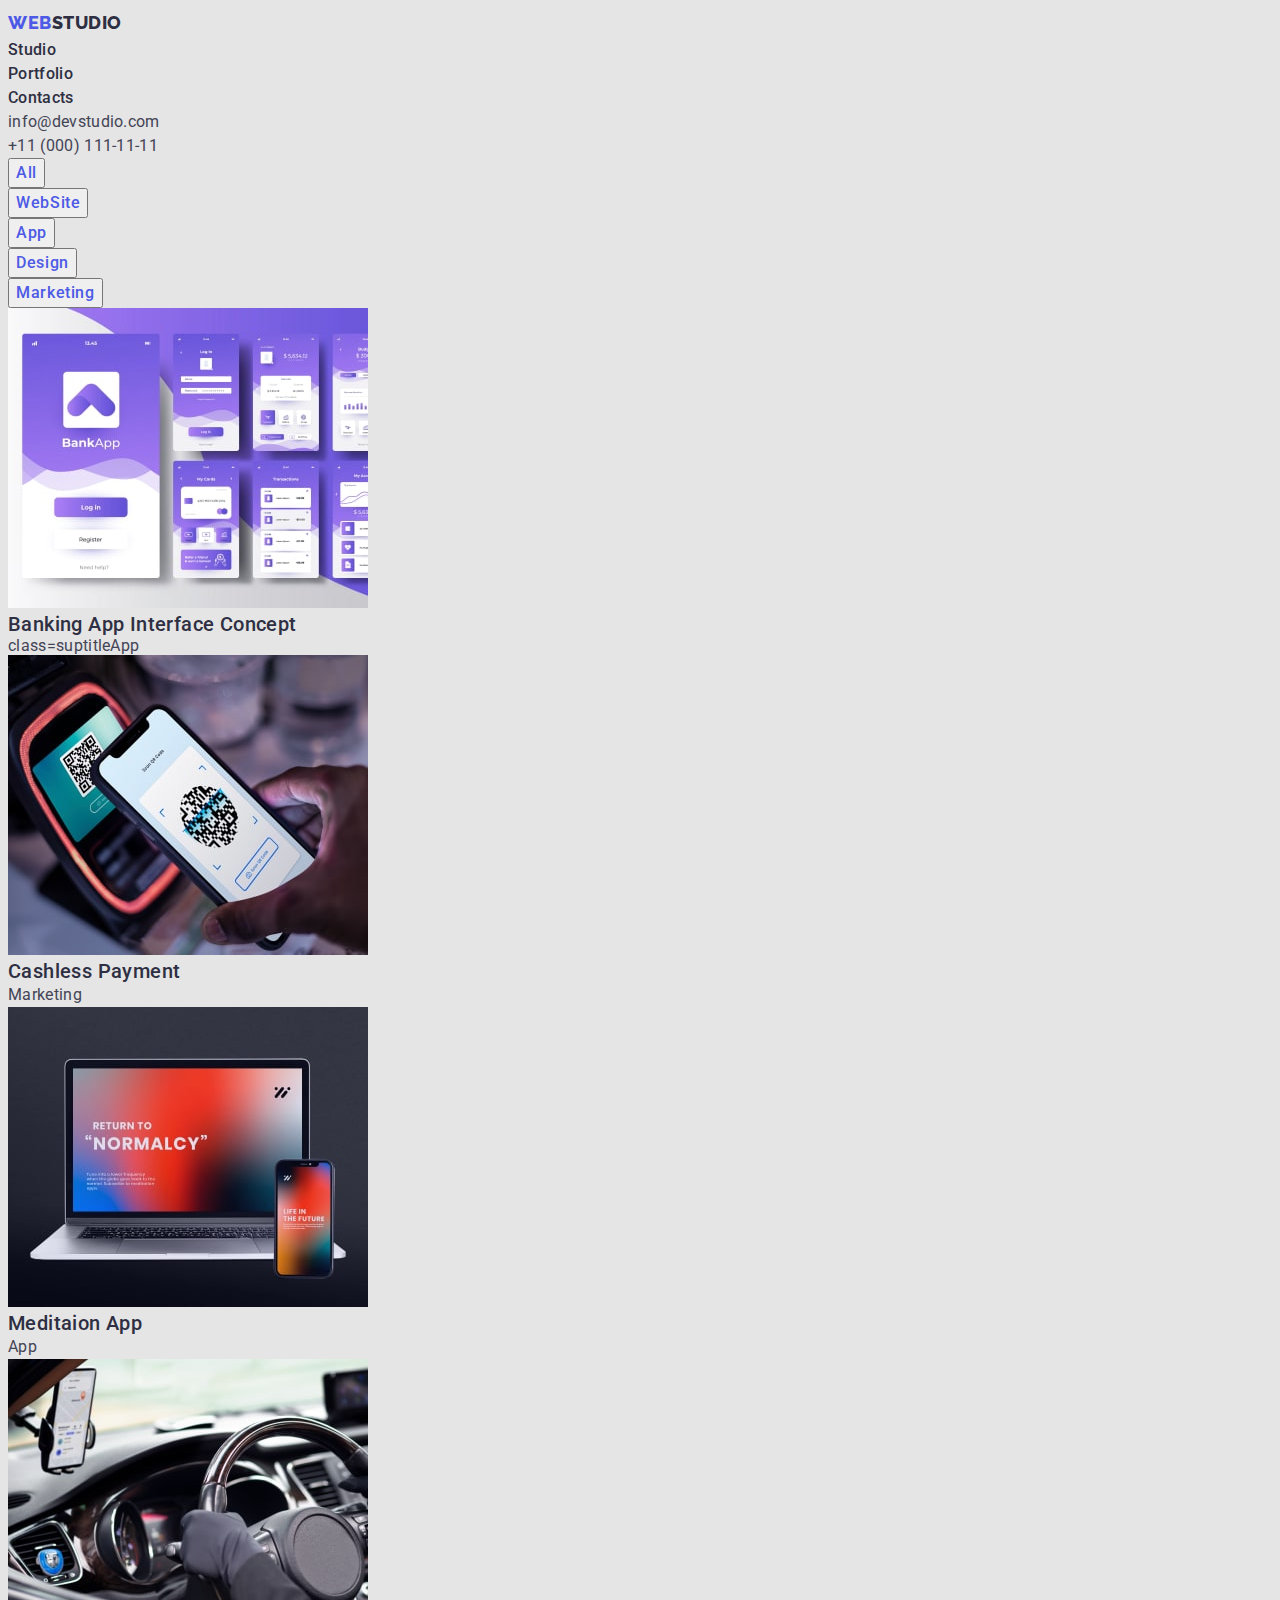
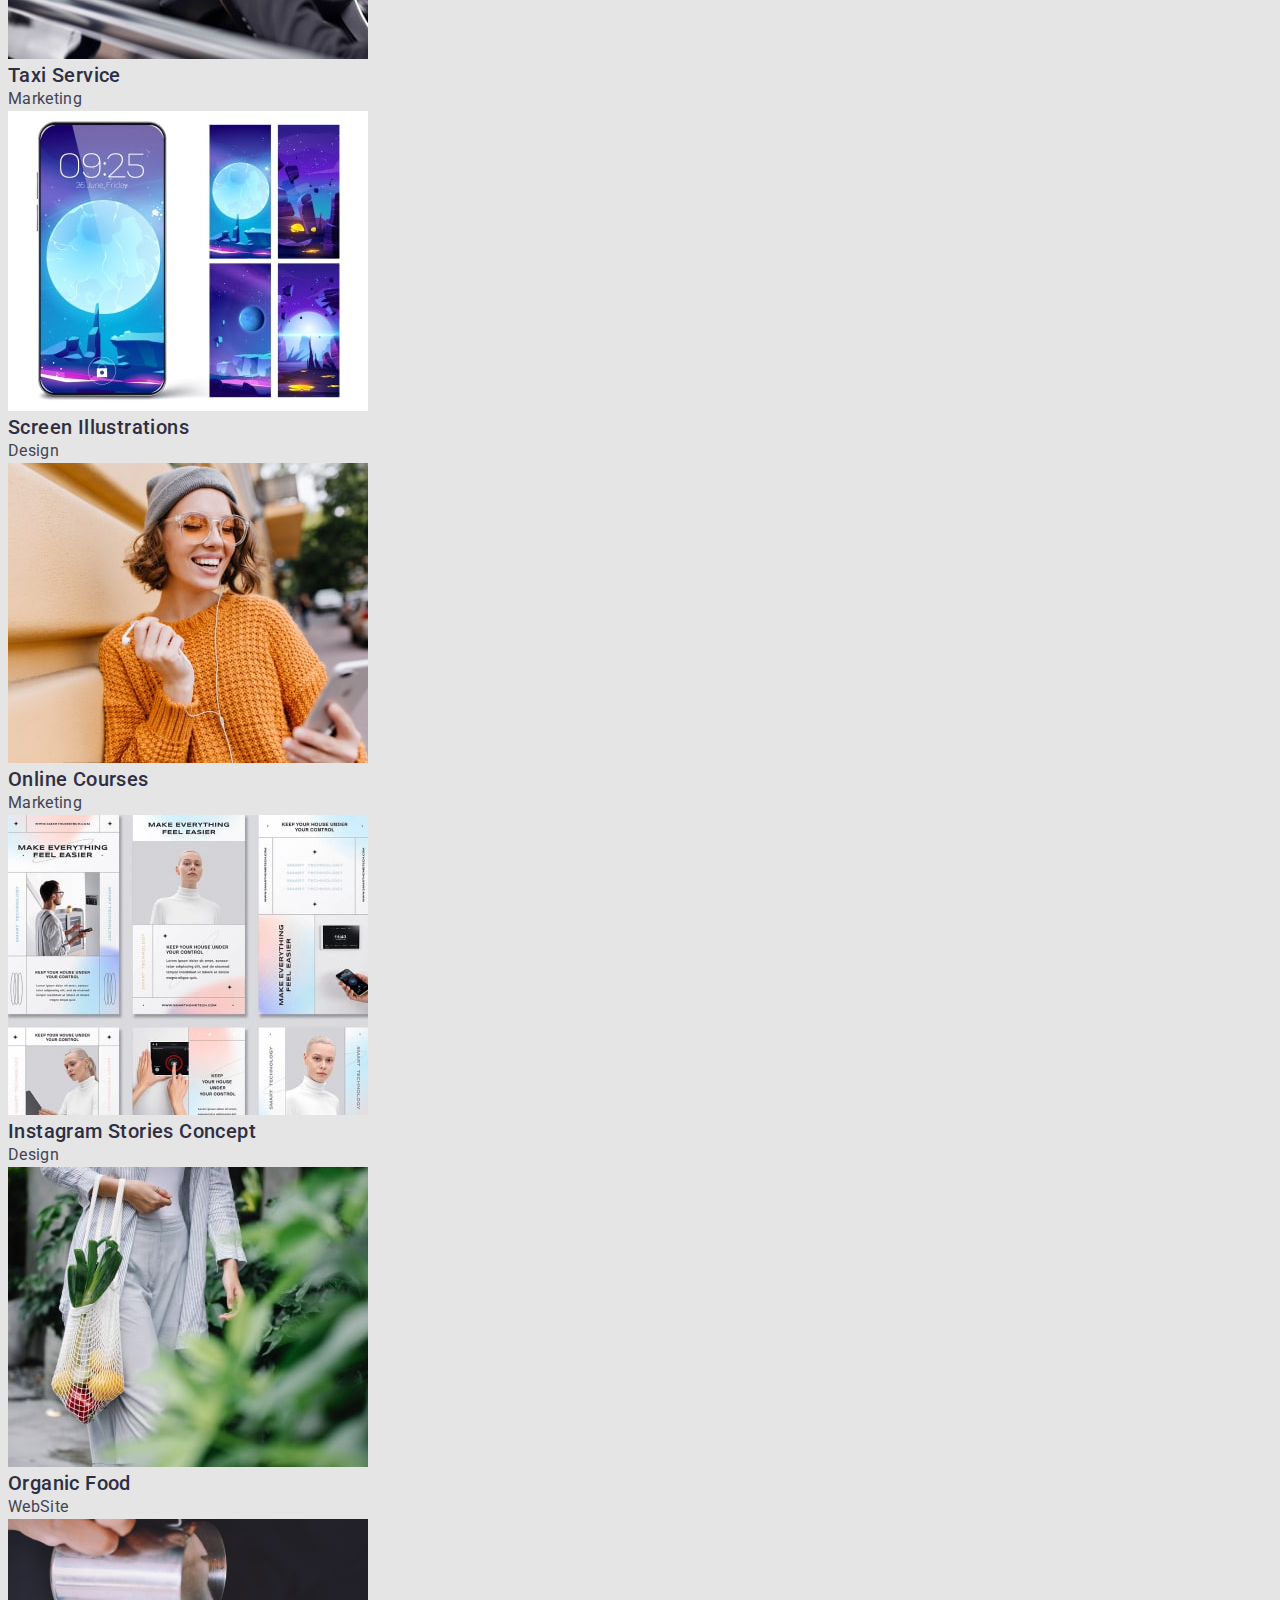
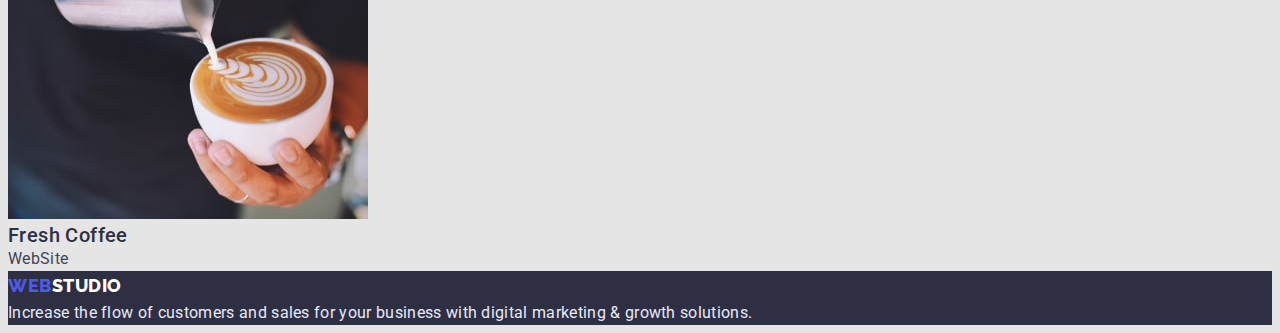
==== portfolio.html @ cb64ea22 "New project" ====
<!DOCTYPE html>
<html lang="en">
  <head>
    <meta charset="UTF-8" />
    <meta http-equiv="X-UA-Compatible" content="IE=edge" />
    <meta name="viewport" content="width=device-width, initial-scale=1.0" />
    <title>Portfolio</title>
    <link rel="preconnect" href="https://fonts.googleapis.com" />
    <link rel="preconnect" href="https://fonts.gstatic.com" crossorigin />
    <link
      href="https://fonts.googleapis.com/css2?family=Raleway:wght@800&family=Roboto:wght@400;500;700;900&display=swap"
      rel="stylesheet"
    />

    <link rel="stylesheet" href="./css/styles.css" />
  </head>
  <body>
    <!--header-->
    <header class="top-header">
      <nav class="nav">
        <a class="logo link" href="./index.html">Web<span class="logo-studio-up">Studio</span></a>
        <ul class="menu list">
          <li class="menu-item"><a href="./index.html" class="menu-link link">Studio</a></li>
          <li class="menu-item"><a href="./portfolio.html" class="menu-link link">Portfolio</a></li>
          <li class="menu-item"><a href="" class="menu-link link">Contacts</a></li>
        </ul>
      </nav>
      <ul class="contact list">
        <li class="contact-mail">
          <a href="mailto:info@devstudio.com" class="mail link">info@devstudio.com</a>
        </li>
        <li class="contact-number">
          <a href="tel:+110001111111" class="number link">+11 (000) 111-11-11</a>
        </li>
      </ul>
    </header>
    <!--main-->
    <main class="main">
      <section class="section-buttton">
        <div class="filters">
          <ul class="filters-button list">
            <li class="filters-button-project">
              <button type="button" class="button">All</button>
            </li>
            <li class="filters-button-project">
              <button type="button" class="button">WebSite</button>
            </li>
            <li class="filters-button-project">
              <button type="button" class="button">App</button>
            </li>
            <li class="filters-button-project">
              <button type="button" class="button">Design</button>
            </li>
            <li class="filters-button-project">
              <button type="button" class="button">Marketing</button>
            </li>
          </ul>
        </div>
      </section>
      <section class="section-row">
        <div class="row">
          <ul class="content list">
            <li class="content-title">
              <img
                class="img-project"
                src="./images/projectcard1.jpg"
                alt="banking app"
                width="360"
                height="300"
              />
              <h2 class="caption">Banking App Interface Concept</h2>
              <p>class=suptitleApp</p>
            </li>
            <li claclass="img-project" ss="content-title">
              <img
                class="img-project"
                src="./images/projectcard2.jpg"
                alt="payment"
                width="360"
                height="300"
              />
              <h2 class="caption">Cashless Payment</h2>
              <p class="suptitle">Marketing</p>
            </li>
            <li class="content-title">
              <img
                class="img-project"
                src="./images/projectcard3.jpg"
                alt="meditaion app"
                width="360"
                height="300"
              />
              <h2 class="caption">Meditaion App</h2>
              <p class="suptitle">App</p>
            </li>
            <li class="content-title">
              <img
                class="img-project"
                src="./images/projectcard4.jpg"
                alt="taxi"
                width="360"
                height="300"
              />
              <h2 class="caption">Taxi Service</h2>
              <p class="suptitle">Marketing</p>
            </li>
            <li class="content-title">
              <img
                class="img-project"
                src="./images/projectcard5.jpg"
                alt="Screen"
                width="360"
                height="300"
              />
              <h2 class="caption">Screen Illustrations</h2>
              <p class="suptitle">Design</p>
            </li>
            <li class="content-title">
              <img
                class="img-project"
                src="./images/projectcard6.jpg"
                alt="Courses"
                width="360"
                height="300"
              />
              <h2 class="caption">Online Courses</h2>
              <p class="suptitle">Marketing</p>
            </li>
            <li class="content-title">
              <img
                class="img-project"
                src="./images/projectcard7.jpg"
                alt="Instagram"
                width="360"
                height="300"
              />
              <h2 class="caption">Instagram Stories Concept</h2>
              <p class="suptitle">Design</p>
            </li>
            <li class="content-title">
              <img
                class="img-project"
                src="./images/projectcard8.jpg"
                alt="Food"
                width="360"
                height="300"
              />
              <h2 class="caption">Organic Food</h2>
              <p class="suptitle">WebSite</p>
            </li>
            <li class="content-title">
              <img
                class="img-project"
                src="./images/projectcard9.jpg"
                alt="Coffee"
                width="360"
                height="300"
              />
              <h2 class="caption">Fresh Coffee</h2>
              <p class="suptitle">WebSite</p>
            </li>
          </ul>
        </div>
      </section>
    </main>
    <!--footer-->
    <footer class="footer">
      <a href="./index.html" class="logo link">Web<span class="logo-studio-down">Studio</span></a>
      <p class="suptitle suptitle-footer">
        Increase the flow of customers and sales for your business with digital marketing & growth
        solutions.
      </p>
    </footer>
  </body>
</html>
---- css/styles.css ----
:root {
  --primery-text-color: #434455;
  --title-text-color: #2e2f42;
  --accent-color: #404bbf;
  --primery-background-color: #e5e5e5;
  --secondary-background-color: #4d5ae5;
  --third-text-color: #ffffff;
  --additional-color: #e7e9fc;
}
body {
  font-family: 'Roboto', sans-serif;
  letter-spacing: 0.02em;
  color: var(--primery-text-color);
  background-color: var(--primery-background-color);
}
h1,
h2,
h3,
h4,
p {
  margin-top: 0;
  margin-bottom: 0;
  }
ul,ol { 
  margin-top: 0;
  margin-bottom: 0;
  padding-left: 0;

}
.list {
  list-style: none;
}

.link {
  text-decoration: none;
}
/* ===================HEADER================================ */

/* menu */
.menu-link {
  font-weight: 500;
  font-size: 16px;
  line-height: 1.5;
  color: var(--title-text-color);
}

.menu-link:hover,
.menu-link:focus {
  color: var(--accent-color);
}

.mail,
.number {
  font-size: 16px;
  line-height: 1.5;
  color: var(--primery-text-color);
}
.mail:hover,
.number:hover,
.mail:focus,
.number:focus {
  color: var(--accent-color);
}
/* ===================/HEADER================================ */
/*===================== COMPONENTS =================*/
.logo {
  font-family: 'Raleway', sans-serif;
  font-weight: 800;
  font-size: 18px;
  line-height: 1.67;
  letter-spacing: 0.03em;
  text-transform: uppercase;
  color: var(--secondary-background-color);
}
.logo .logo-studio-up {
  color: var(--title-text-color);
}
.logo .logo-studio-down {
  color: var(--third-text-color);
}
/* button */
.modal-btn {
  font-family: 'Roboto';
  font-weight: 500;
  font-size: 16px;
  line-height: 1.5;
  letter-spacing: 0.04em;
  color: var(--third-text-color);
  background-color: var(--secondary-background-color);
  cursor: pointer;
}
.modal-btn:hover,
.modal-btn:focus {
  background-color: var(--accent-color);
  color: var(--third-text-color);
}
.button {
  font-family: 'Roboto';
  font-weight: 500;
  font-size: 16px;
  line-height: 1.5;
  letter-spacing: 0.04em;
  color: var(--secondary-background-color);
}
.button:hover,
.button:focus {
  color: var(--third-text-color);
  background-color: var(--accent-color);
  cursor: pointer;
}
.suptitle {
  font-size: 16px;
  line-height: 1.5;
  color: var(--primery-text-color);
}
.suptitle-features {
}
.suptitle-team {
}
.suptitle-footer {
  color: var(--additional-color);
}
.caption {
  font-weight: 500;
  font-size: 20px;
  line-height: 1.2;
  letter-spacing: 0.02em;
  color: var(--title-text-color);
}

.section-title {
  font-size: 36px;
  line-height: 1.11;
  letter-spacing: 0.02em;
  color: var(--title-text-color);
}
/* ==================HERO========== */
.hero-title {
  font-size: 56px;
  line-height: 1.07;
  color: var(--third-text-color);
}
.hero-business {
}
.our {
  opacity: 0;
}
/* ===================/HERO================================ */

/*===================== MAIN =================*/
.section-title {
  color: var(--title-text-color);
}
/* features */
.feature-list .title {
  color: var(--title-text-color);
}

.work-list {
}
/*===================== /MAIN =================*/

/* ===================FOOTER============= */
.footer {
  background-color: var(--title-text-color);
}

/* ===================/FOOTER============= */
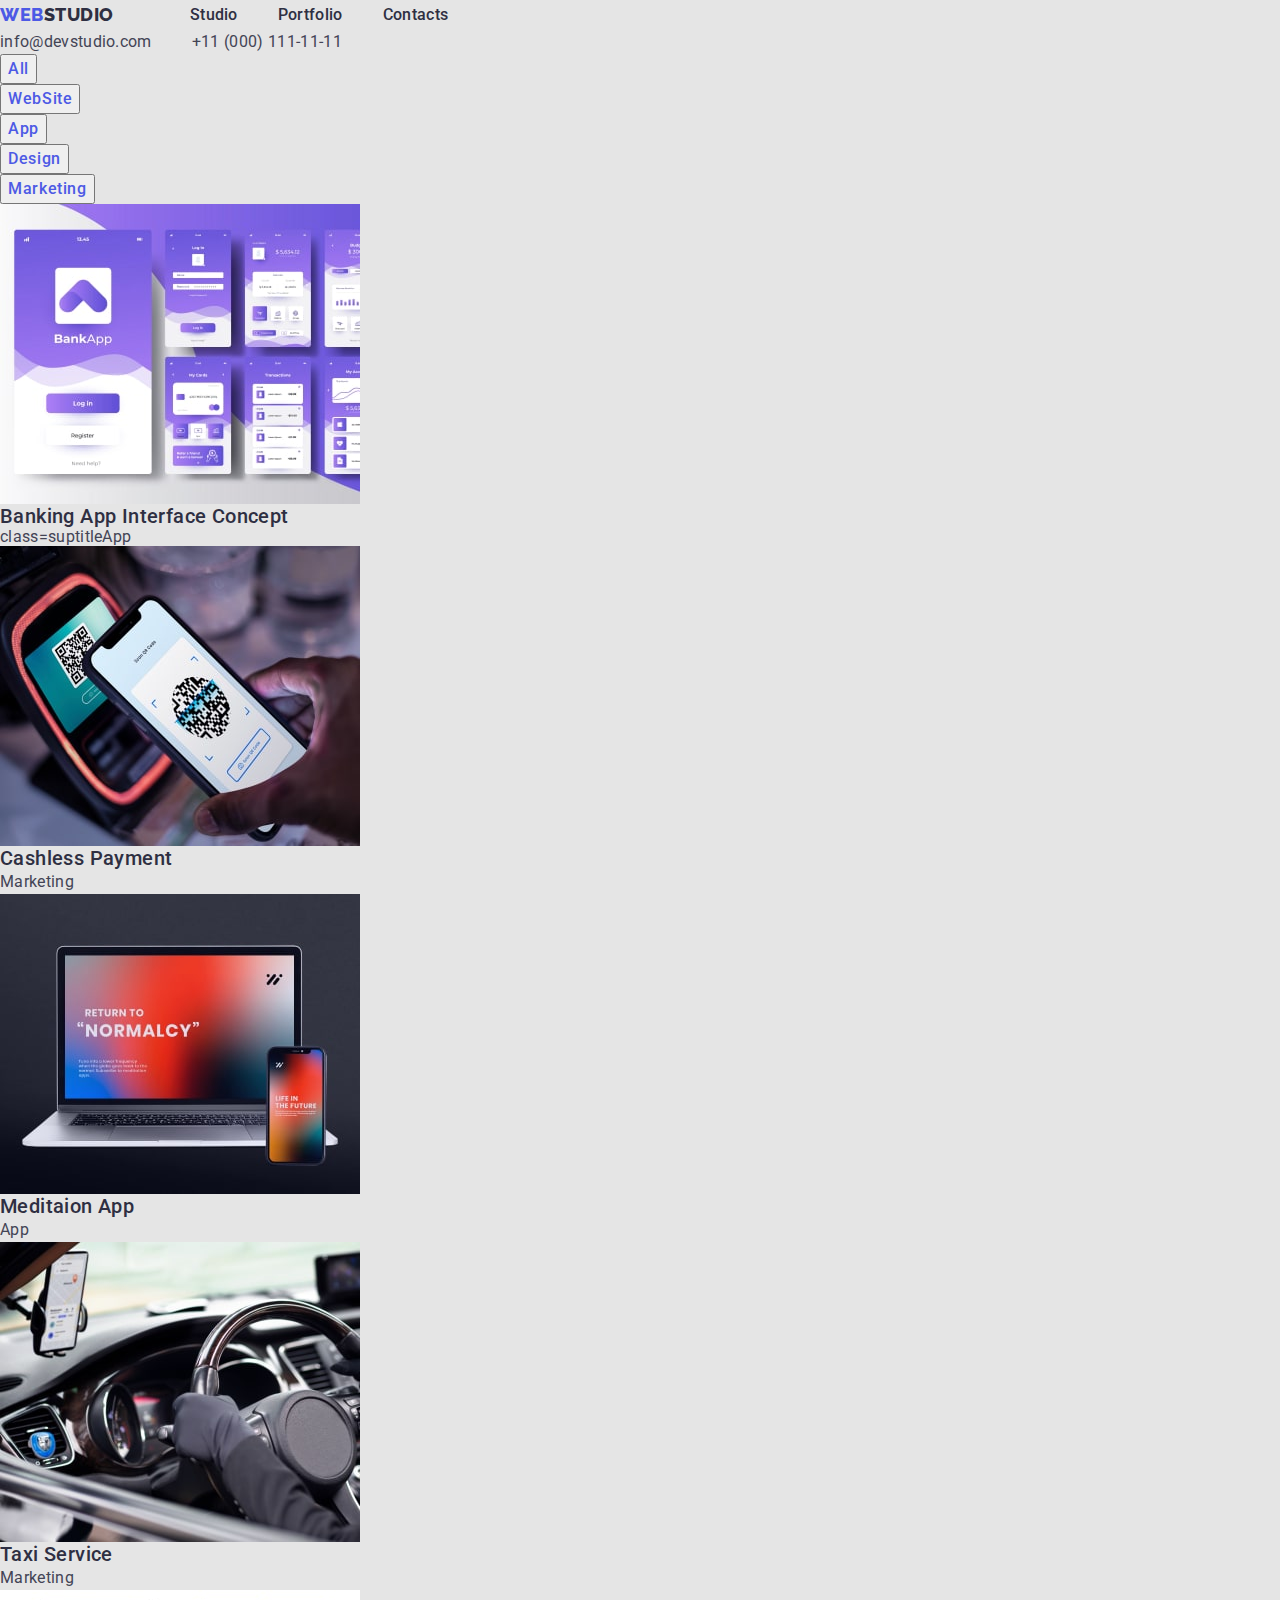
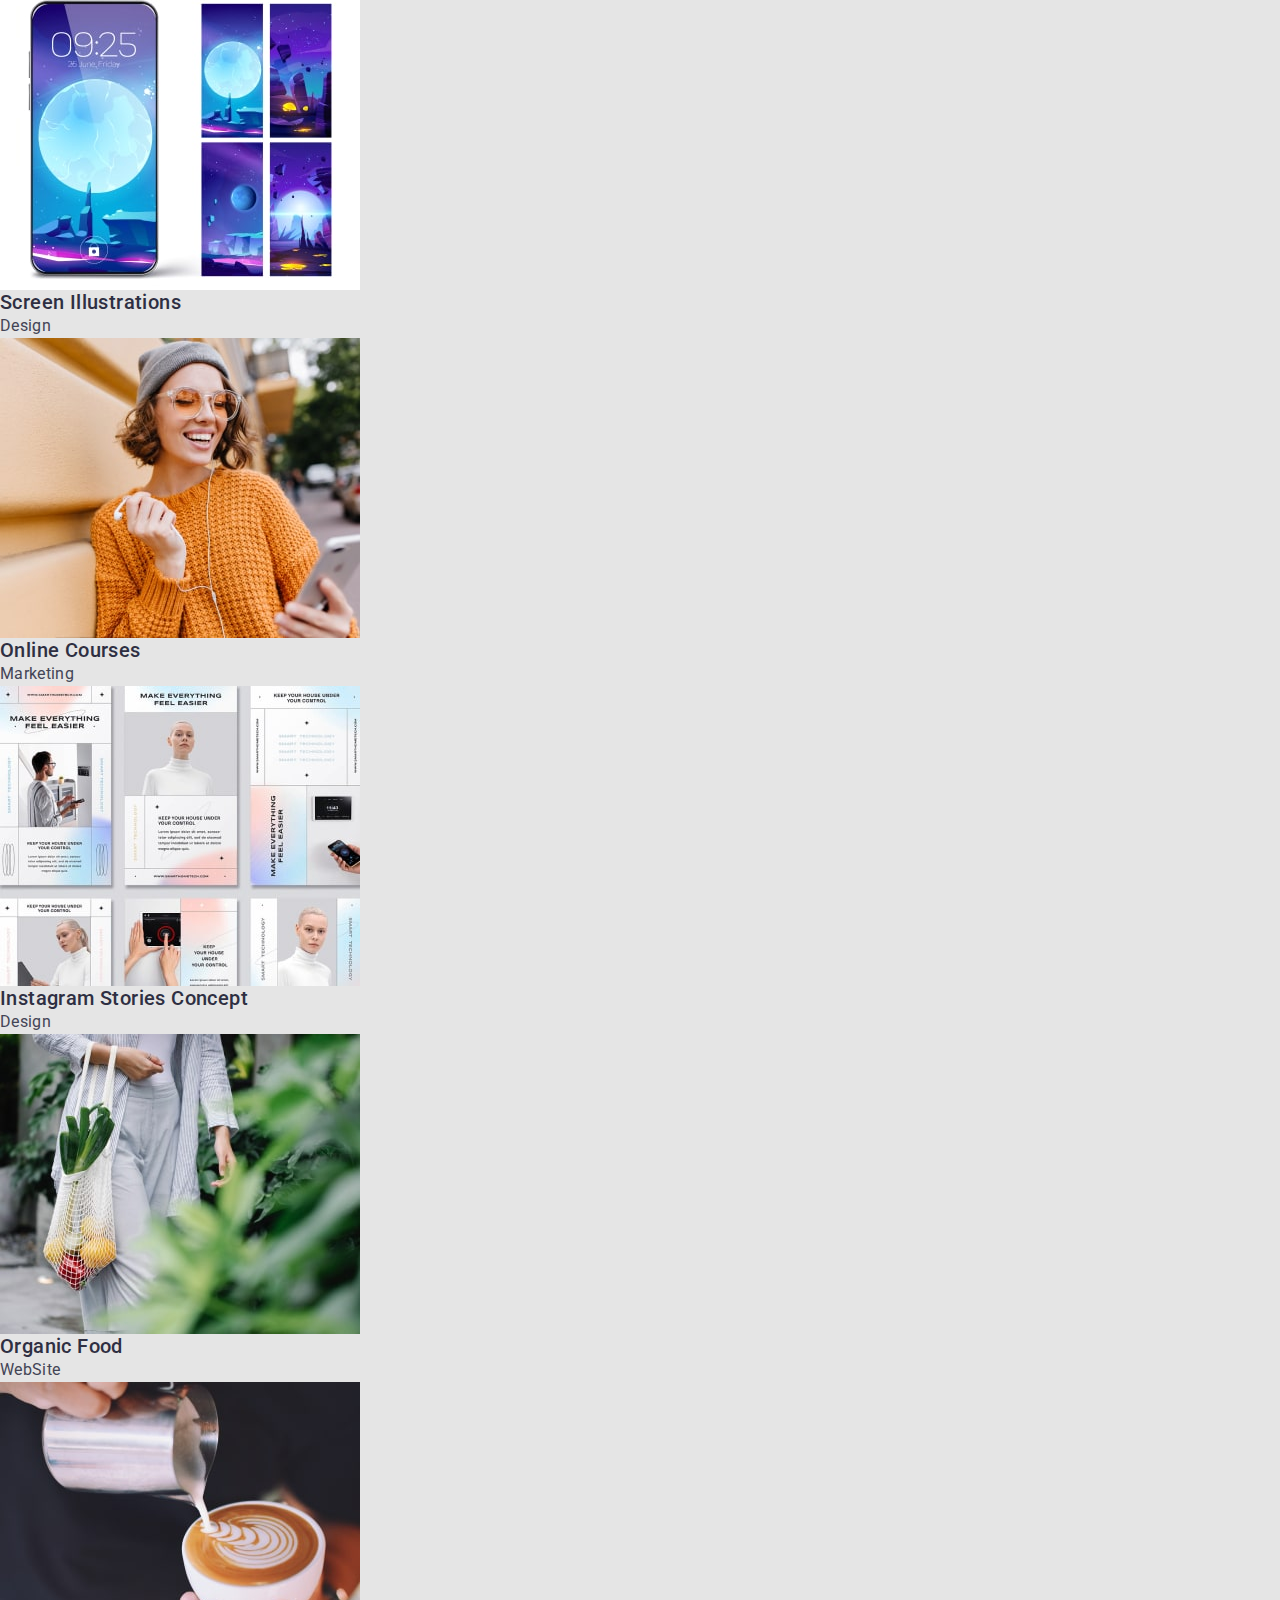
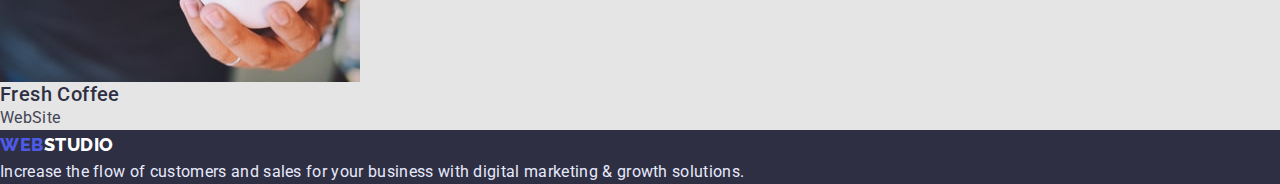
==== commit b1d1cc95: "add modern-normalize" ====
--- a/portfolio.html
+++ b/portfolio.html
@@ -11,7 +11,10 @@
       href="https://fonts.googleapis.com/css2?family=Raleway:wght@800&family=Roboto:wght@400;500;700;900&display=swap"
       rel="stylesheet"
     />
-
+    <link
+      rel="stylesheet"
+      href="https://cdn.jsdelivr.net/npm/modern-normalize@1.1.0/modern-normalize.css"
+    />
     <link rel="stylesheet" href="./css/styles.css" />
   </head>
   <body>
--- a/css/styles.css
+++ b/css/styles.css
@@ -12,6 +12,13 @@
   letter-spacing: 0.02em;
   color: var(--primery-text-color);
   background-color: var(--primery-background-color);
+}
+.container{
+  width:1440px;
+  margin-top: auto;
+  margin-bottom: auto;
+  padding-left: 156px;
+  padding-right: 156px;
 }
 h1,
 h2,
@@ -27,6 +34,7 @@
   padding-left: 0;
 
 }
+img{display: block;}
 .list {
   list-style: none;
 }
@@ -37,18 +45,55 @@
 /* ===================HEADER================================ */
 
 /* menu */
+.top-header {
+  
+}
+.top-header-container{
+  display: flex;
+  align-items: center;
+  padding-top: 24px;
+  padding-bottom: 24px; 
+  
+
+
+}
+.nav{
+  display: flex;
+  align-items: center;
+  
+  
+}
+.menu{
+  display: flex;
+  align-items: center;
+  
+}
+.contact { margin-left:auto;
+  
+   
+}
+.number{margin-left: 40px;
+ }
+
 .menu-link {
   font-weight: 500;
   font-size: 16px;
   line-height: 1.5;
   color: var(--title-text-color);
 }
+.menu-item:not(:last-child){
+  margin-right: 40px;
+}
+
 
 .menu-link:hover,
 .menu-link:focus {
   color: var(--accent-color);
 }
-
+.contact{
+  display: flex;
+  align-items: center;
+}
 .mail,
 .number {
   font-size: 16px;
@@ -71,6 +116,7 @@
   letter-spacing: 0.03em;
   text-transform: uppercase;
   color: var(--secondary-background-color);
+  margin-right: 76px;
 }
 .logo .logo-studio-up {
   color: var(--title-text-color);
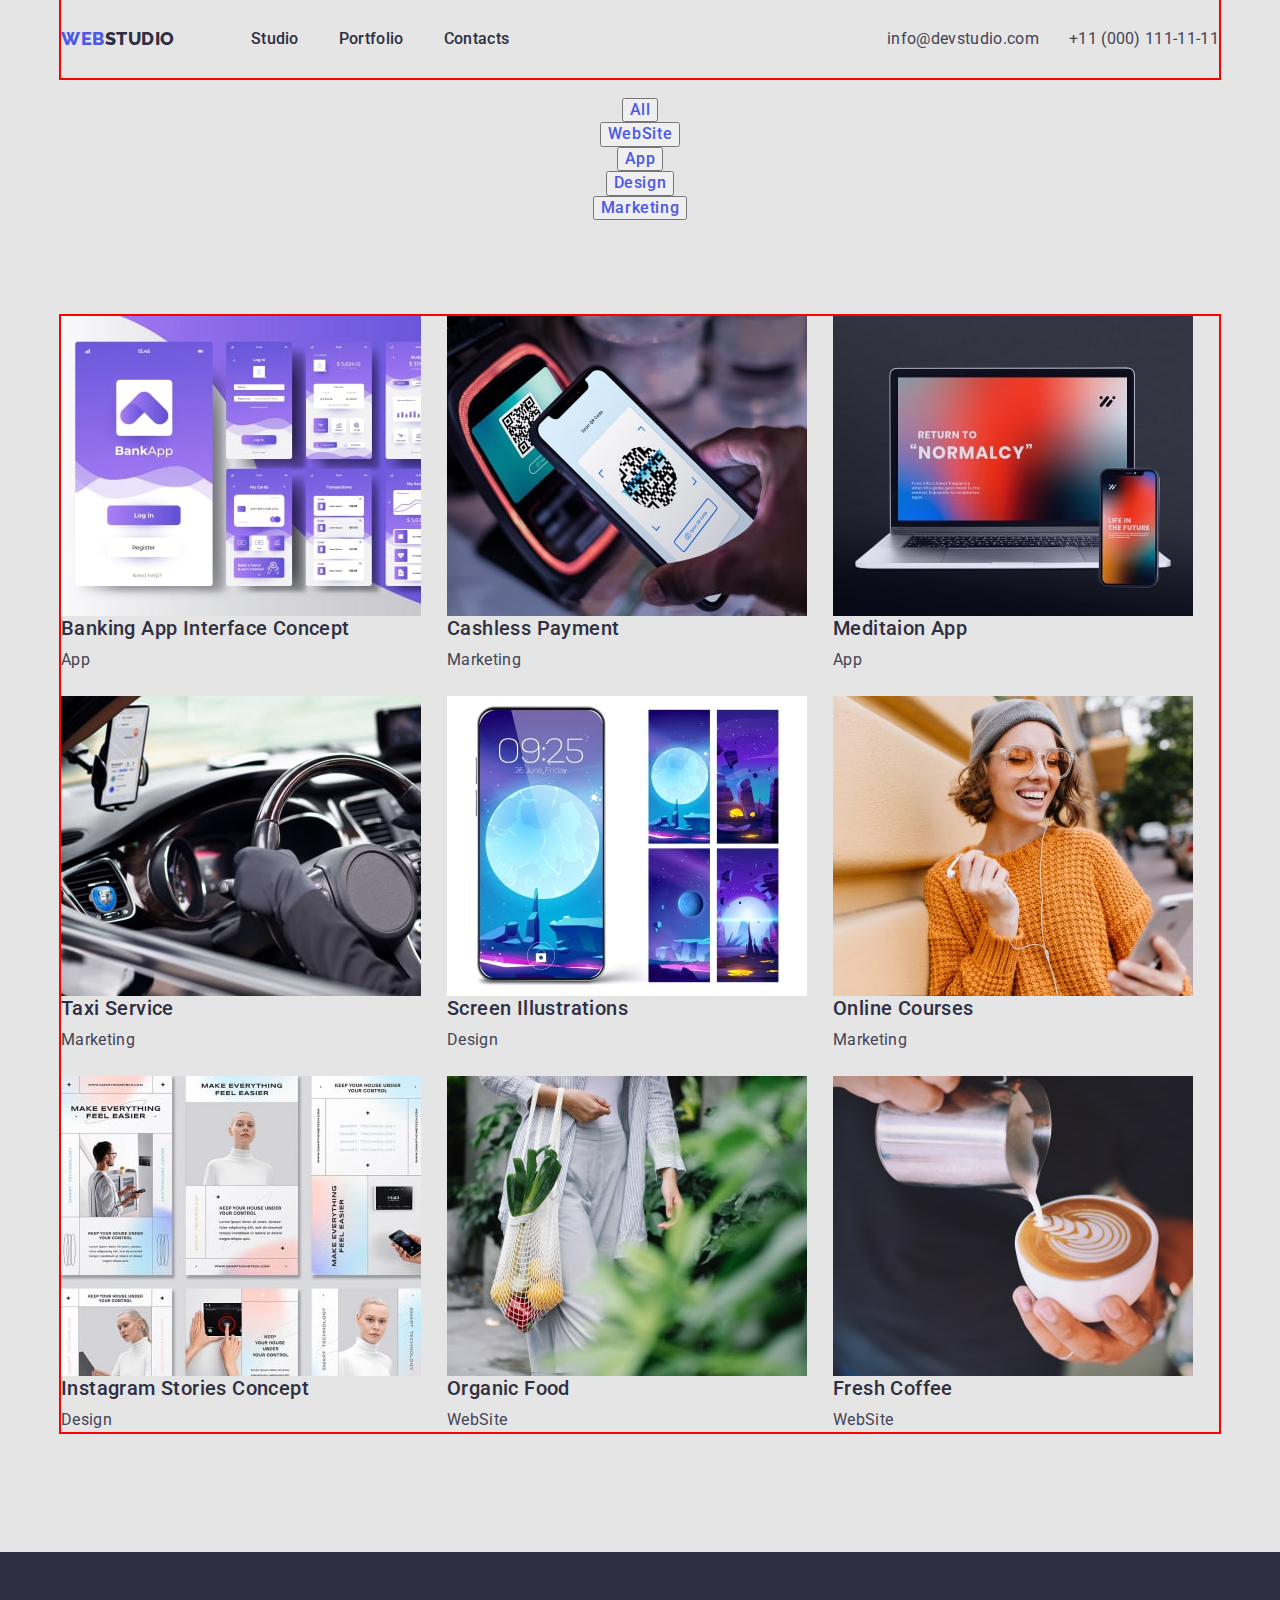
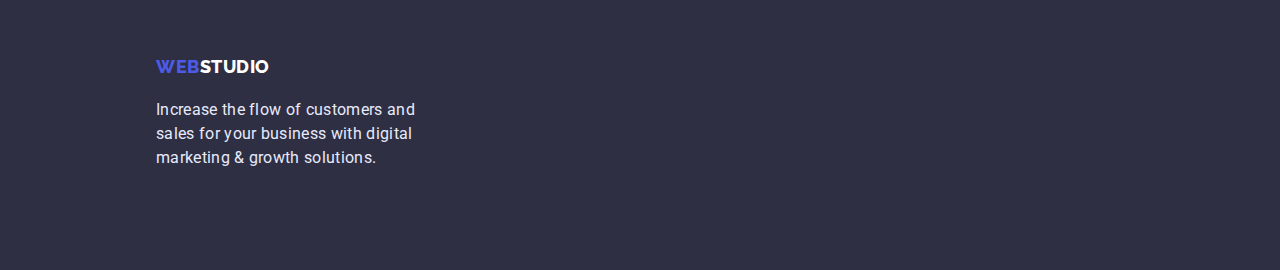
==== commit 78df875e: "робим portfolio" ====
--- a/portfolio.html
+++ b/portfolio.html
@@ -20,22 +20,26 @@
   <body>
     <!--header-->
     <header class="top-header">
-      <nav class="nav">
-        <a class="logo link" href="./index.html">Web<span class="logo-studio-up">Studio</span></a>
-        <ul class="menu list">
-          <li class="menu-item"><a href="./index.html" class="menu-link link">Studio</a></li>
-          <li class="menu-item"><a href="./portfolio.html" class="menu-link link">Portfolio</a></li>
-          <li class="menu-item"><a href="" class="menu-link link">Contacts</a></li>
-        </ul>
-      </nav>
-      <ul class="contact list">
-        <li class="contact-mail">
-          <a href="mailto:info@devstudio.com" class="mail link">info@devstudio.com</a>
-        </li>
-        <li class="contact-number">
-          <a href="tel:+110001111111" class="number link">+11 (000) 111-11-11</a>
-        </li>
-      </ul>
+      <div class="container top-header-container">
+        <nav class="nav">
+          <a class="logo link container-logo" href="./index.html">Web<span class="logo-studio-up">Studio</span></a>
+          <ul class="menu list">
+            <li class="menu-item"><a href="./index.html" class="menu-link link">Studio</a></li>
+            <li class="menu-item">
+              <a href="./portfolio.html" class="menu-link link">Portfolio</a>
+            </li>
+            <li class="menu-item"><a href="" class="menu-link link">Contacts</a></li>
+          </ul>
+        </nav>
+        <div class="contact-div"><ul class="contact list">
+          <li class="contact-mail">
+            <a href="mailto:info@devstudio.com" class="mail link">info@devstudio.com</a>
+          </li>
+          <li class="contact-number">
+            <a href="tel:+110001111111" class="number link">+11 (000) 111-11-11</a>
+          </li>
+        </ul></div>
+      </div>
     </header>
     <!--main-->
     <main class="main">
@@ -72,9 +76,9 @@
                 height="300"
               />
               <h2 class="caption">Banking App Interface Concept</h2>
-              <p>class=suptitleApp</p>
+              <p class="suptitle">App</p>
             </li>
-            <li claclass="img-project" ss="content-title">
+            <li class="content-title">
               <img
                 class="img-project"
                 src="./images/projectcard2.jpg"
@@ -168,11 +172,13 @@
     </main>
     <!--footer-->
     <footer class="footer">
-      <a href="./index.html" class="logo link">Web<span class="logo-studio-down">Studio</span></a>
-      <p class="suptitle suptitle-footer">
-        Increase the flow of customers and sales for your business with digital marketing & growth
-        solutions.
-      </p>
+      <div class=" container-footer">
+        <a href="./index.html" class="logo link footer-logo">Web<span class="logo-studio-down">Studio</span></a>
+        <p class="suptitle suptitle-footer">
+          Increase the flow of customers and sales for your business with digital marketing & growth
+          solutions.
+        </p>
+      </div>
     </footer>
   </body>
 </html>
--- a/css/styles.css
+++ b/css/styles.css
@@ -13,32 +13,42 @@
   color: var(--primery-text-color);
   background-color: var(--primery-background-color);
 }
-.container{
-  width:1440px;
-  margin-top: auto;
-  margin-bottom: auto;
-  padding-left: 156px;
-  padding-right: 156px;
+.section {
+  padding-top: 120px;
+  padding-bottom: 120px;
+}
+.section:last-child {
+  padding-top: 0;
+  padding-bottom: 0;
+}
+.container {
+  width: 1158px;
+  margin-left: auto;
+  margin-right: auto;
+  outline: 2px solid red;
 }
 h1,
 h2,
 h3,
 h4,
 p {
-  margin-top: 0;
-  margin-bottom: 0;
-  }
-ul,ol { 
+  margin: 0;
+}
+ul,
+ol {
   margin-top: 0;
   margin-bottom: 0;
   padding-left: 0;
-
-}
-img{display: block;}
+}
+button {
+  cursor: pointer;
+}
+img {
+  display: block;
+}
 .list {
   list-style: none;
 }
-
 .link {
   text-decoration: none;
 }
@@ -46,34 +56,28 @@
 
 /* menu */
 .top-header {
-  
-}
-.top-header-container{
+  padding-bottom: 20px;
+}
+.top-header-container {
   display: flex;
   align-items: center;
   padding-top: 24px;
-  padding-bottom: 24px; 
-  
-
-
-}
-.nav{
-  display: flex;
-  align-items: center;
-  
-  
-}
-.menu{
-  display: flex;
-  align-items: center;
-  
-}
-.contact { margin-left:auto;
-  
-   
-}
-.number{margin-left: 40px;
- }
+  padding-bottom: 24px;
+}
+.nav {
+  display: flex;
+  align-items: center;
+}
+.container-logo {
+  margin-right: 76px;
+}
+.menu {
+  display: flex;
+  align-items: center;
+}
+.menu-item:not(:last-child) {
+  margin-right: 40px;
+}
 
 .menu-link {
   font-weight: 500;
@@ -81,18 +85,24 @@
   line-height: 1.5;
   color: var(--title-text-color);
 }
-.menu-item:not(:last-child){
-  margin-right: 40px;
-}
-
+.contact {
+  display: flex;
+  align-items: center;
+  margin-left: auto;
+}
+.contact-div {
+  display: flex;
+  align-items: center;
+  margin-left: auto;
+  justify-items: space-between;
+}
+.contact-mail {
+  margin-right: 30px;
+}
 
 .menu-link:hover,
 .menu-link:focus {
   color: var(--accent-color);
-}
-.contact{
-  display: flex;
-  align-items: center;
 }
 .mail,
 .number {
@@ -116,7 +126,6 @@
   letter-spacing: 0.03em;
   text-transform: uppercase;
   color: var(--secondary-background-color);
-  margin-right: 76px;
 }
 .logo .logo-studio-up {
   color: var(--title-text-color);
@@ -126,14 +135,18 @@
 }
 /* button */
 .modal-btn {
-  font-family: 'Roboto';
-  font-weight: 500;
-  font-size: 16px;
-  line-height: 1.5;
+  display: block;
+  margin: 0 auto;
+  padding-bottom: 188px;
   letter-spacing: 0.04em;
   color: var(--third-text-color);
   background-color: var(--secondary-background-color);
-  cursor: pointer;
+  box-shadow: 0px 4px 4px rgba(0, 0, 0, 0.15);
+  border-radius: 4px;
+  padding-top: 16px;
+  padding-bottom: 16px;
+  padding-left: 30px;
+  padding-right: 30px;
 }
 .modal-btn:hover,
 .modal-btn:focus {
@@ -141,10 +154,9 @@
   color: var(--third-text-color);
 }
 .button {
-  font-family: 'Roboto';
+  display: block;
+  margin: 0 auto;
   font-weight: 500;
-  font-size: 16px;
-  line-height: 1.5;
   letter-spacing: 0.04em;
   color: var(--secondary-background-color);
 }
@@ -153,18 +165,20 @@
   color: var(--third-text-color);
   background-color: var(--accent-color);
   cursor: pointer;
+}
+
+.section-title {
+  font-size: 36px;
+  line-height: 1.11;
+  letter-spacing: 0.02em;
+  color: var(--title-text-color);
+  text-align: center;
+  margin-bottom: 72px;
 }
 .suptitle {
   font-size: 16px;
   line-height: 1.5;
   color: var(--primery-text-color);
-}
-.suptitle-features {
-}
-.suptitle-team {
-}
-.suptitle-footer {
-  color: var(--additional-color);
 }
 .caption {
   font-weight: 500;
@@ -173,42 +187,118 @@
   letter-spacing: 0.02em;
   color: var(--title-text-color);
 }
-
-.section-title {
-  font-size: 36px;
-  line-height: 1.11;
-  letter-spacing: 0.02em;
-  color: var(--title-text-color);
+.suptitle-footer {
+  color: var(--additional-color);
 }
 /* ==================HERO========== */
+.hero {
+  background-color: var(--title-text-color);
+  margin-right: 24px;
+}
+.hero-container {
+  max-width: 1440px;
+  padding-top: 188px;
+  padding-bottom: 188px;
+}
 .hero-title {
   font-size: 56px;
   line-height: 1.07;
   color: var(--third-text-color);
-}
-.hero-business {
-}
+  max-width: 494px;
+  padding-bottom: 48px;
+  margin: 0 auto;
+}
+
+/* ===================/HERO================================ */
+
+/*===================== MAIN =================*/
+.row {
+  width: 1158px;
+  margin-left: auto;
+  margin-right: auto;
+  outline: 2px solid red;
+  margin-top: 96px;
+  margin-bottom: 120px;
+}
+.content {
+  display: flex;
+  gap: 24px;
+  flex-wrap: wrap;
+}
+.content-title {
+  flex-basis: calc((100% - 72px) / 3);
+}
+
 .our {
   opacity: 0;
-}
-/* ===================/HERO================================ */
-
-/*===================== MAIN =================*/
-.section-title {
-  color: var(--title-text-color);
-}
+  display: none;
+}
+
 /* features */
+
+.features-list {
+  display: flex;
+}
+.features-list-title {
+  flex-basis: calc((100% - 72px) / 4);
+}
+
+.work-list {
+  display: flex;
+  gap: 24px;
+}
+.work-list-title {
+  flex-basis: calc((100% - 72px) / 3);
+}
+
+.team-list {
+  display: flex;
+  gap: 24px;
+}
+.team-list-title {
+  flex-basis: calc((100% - 72px) / 4);
+}
 .feature-list .title {
   color: var(--title-text-color);
 }
-
-.work-list {
-}
+.caption {
+  margin-bottom: 8px;
+}
+
+.section-team {
+  background-color: #f4f4fd;
+}
+.container-team {
+  padding-top: 120px;
+  padding-bottom: 120px;
+}
+.team-card {
+  padding-top: 32px;
+  padding-bottom: 32px;
+  padding-right: 16px;
+  padding-left: 16px;
+  background-color: var(--third-text-color);
+  box-shadow: 0px 1px 6px rgba(46, 47, 66, 0.08), 0px 1px 1px rgba(46, 47, 66, 0.16),
+    0px 2px 1px rgba(46, 47, 66, 0.08);
+  border-radius: 0px 0px 4px 4px;
+  text-align: center;
+}
+
 /*===================== /MAIN =================*/
 
 /* ===================FOOTER============= */
-.footer {
+
+.container-footer {
+  width: 1440px;
+  padding-left: 156px;
+  padding-top: 100px;
+  padding-bottom: 100px;
+  flex-grow: 1;
   background-color: var(--title-text-color);
 }
+.suptitle-footer {
+  max-width: 264px;
+  margin-top: 16px;
+}
 
 /* ===================/FOOTER============= */
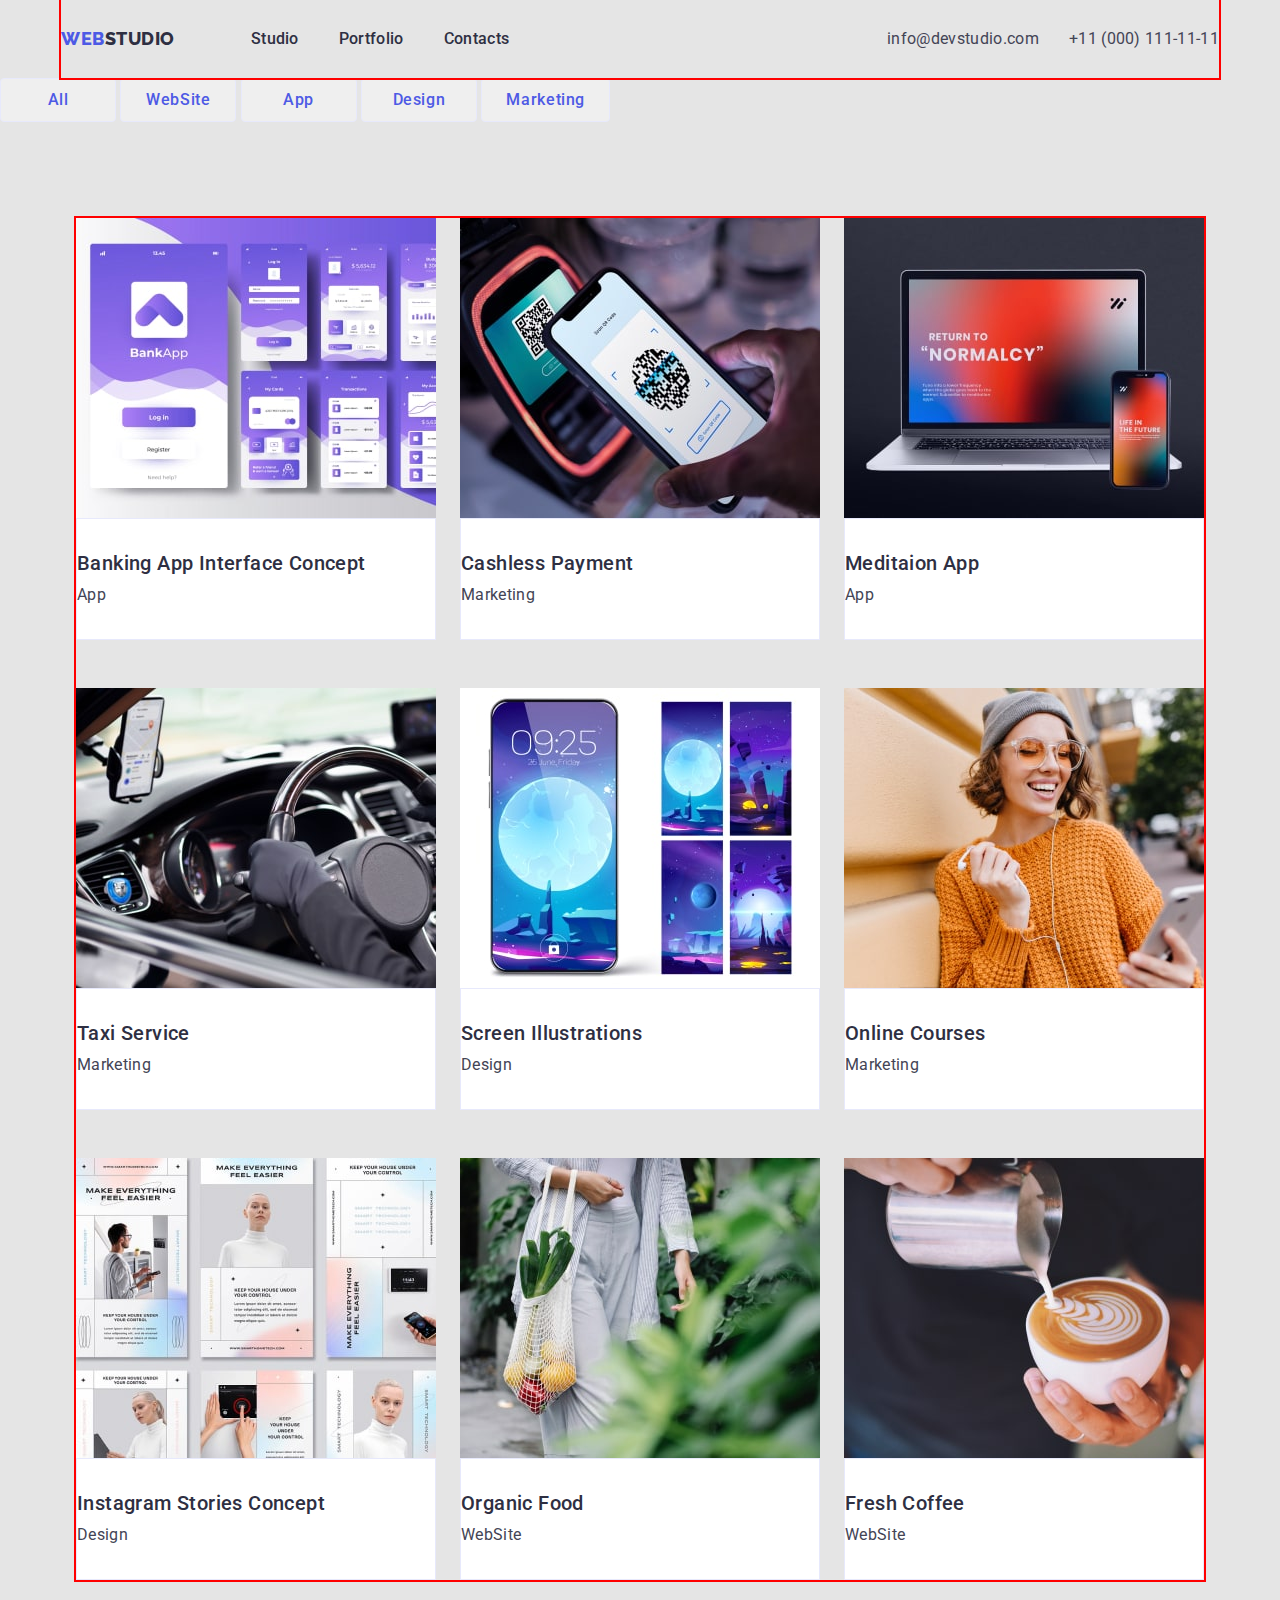
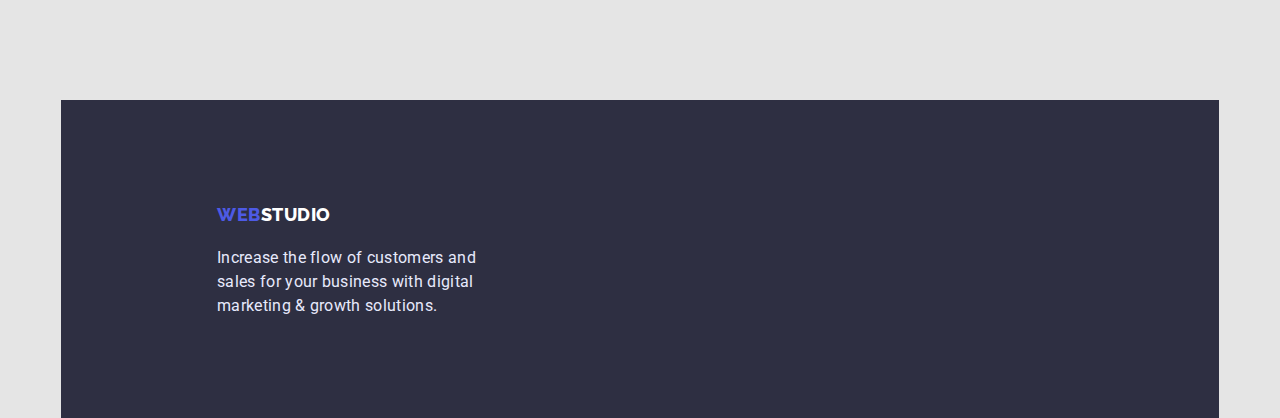
==== commit 1d8883c6: "Add Portfolio" ====
--- a/portfolio.html
+++ b/portfolio.html
@@ -22,7 +22,9 @@
     <header class="top-header">
       <div class="container top-header-container">
         <nav class="nav">
-          <a class="logo link container-logo" href="./index.html">Web<span class="logo-studio-up">Studio</span></a>
+          <a class="logo link container-logo" href="./index.html"
+            >Web<span class="logo-studio-up">Studio</span></a
+          >
           <ul class="menu list">
             <li class="menu-item"><a href="./index.html" class="menu-link link">Studio</a></li>
             <li class="menu-item">
@@ -31,14 +33,16 @@
             <li class="menu-item"><a href="" class="menu-link link">Contacts</a></li>
           </ul>
         </nav>
-        <div class="contact-div"><ul class="contact list">
-          <li class="contact-mail">
-            <a href="mailto:info@devstudio.com" class="mail link">info@devstudio.com</a>
-          </li>
-          <li class="contact-number">
-            <a href="tel:+110001111111" class="number link">+11 (000) 111-11-11</a>
-          </li>
-        </ul></div>
+        <div class="contact-div">
+          <ul class="contact list">
+            <li class="contact-mail">
+              <a href="mailto:info@devstudio.com" class="mail link">info@devstudio.com</a>
+            </li>
+            <li class="contact-number">
+              <a href="tel:+110001111111" class="number link">+11 (000) 111-11-11</a>
+            </li>
+          </ul>
+        </div>
       </div>
     </header>
     <!--main-->
@@ -75,8 +79,10 @@
                 width="360"
                 height="300"
               />
-              <h2 class="caption">Banking App Interface Concept</h2>
-              <p class="suptitle">App</p>
+              <div class="portfolio-card">
+                <h2 class="caption">Banking App Interface Concept</h2>
+                <p class="suptitle">App</p>
+              </div>
             </li>
             <li class="content-title">
               <img
@@ -86,8 +92,10 @@
                 width="360"
                 height="300"
               />
-              <h2 class="caption">Cashless Payment</h2>
-              <p class="suptitle">Marketing</p>
+              <div div class="portfolio-card">
+                <h2 class="caption">Cashless Payment</h2>
+                <p class="suptitle">Marketing</p>
+              </div>
             </li>
             <li class="content-title">
               <img
@@ -97,8 +105,10 @@
                 width="360"
                 height="300"
               />
-              <h2 class="caption">Meditaion App</h2>
-              <p class="suptitle">App</p>
+              <div class="portfolio-card">
+                <h2 class="caption">Meditaion App</h2>
+                <p class="suptitle">App</p>
+              </div>
             </li>
             <li class="content-title">
               <img
@@ -108,8 +118,10 @@
                 width="360"
                 height="300"
               />
-              <h2 class="caption">Taxi Service</h2>
-              <p class="suptitle">Marketing</p>
+              <div class="portfolio-card">
+                <h2 class="caption">Taxi Service</h2>
+                <p class="suptitle">Marketing</p>
+              </div>
             </li>
             <li class="content-title">
               <img
@@ -119,8 +131,10 @@
                 width="360"
                 height="300"
               />
-              <h2 class="caption">Screen Illustrations</h2>
-              <p class="suptitle">Design</p>
+              <div class="portfolio-card">
+                <h2 class="caption">Screen Illustrations</h2>
+                <p class="suptitle">Design</p>
+              </div>
             </li>
             <li class="content-title">
               <img
@@ -130,8 +144,10 @@
                 width="360"
                 height="300"
               />
-              <h2 class="caption">Online Courses</h2>
-              <p class="suptitle">Marketing</p>
+              <div class="portfolio-card">
+                <h2 class="caption">Online Courses</h2>
+                <p class="suptitle">Marketing</p>
+              </div>
             </li>
             <li class="content-title">
               <img
@@ -141,8 +157,10 @@
                 width="360"
                 height="300"
               />
-              <h2 class="caption">Instagram Stories Concept</h2>
-              <p class="suptitle">Design</p>
+              <div class="portfolio-card">
+                <h2 class="caption">Instagram Stories Concept</h2>
+                <p class="suptitle">Design</p>
+              </div>
             </li>
             <li class="content-title">
               <img
@@ -152,8 +170,10 @@
                 width="360"
                 height="300"
               />
-              <h2 class="caption">Organic Food</h2>
-              <p class="suptitle">WebSite</p>
+              <div class="portfolio-card">
+                <h2 class="caption">Organic Food</h2>
+                <p class="suptitle">WebSite</p>
+              </div>
             </li>
             <li class="content-title">
               <img
@@ -163,8 +183,10 @@
                 width="360"
                 height="300"
               />
-              <h2 class="caption">Fresh Coffee</h2>
-              <p class="suptitle">WebSite</p>
+              <div class="portfolio-card">
+                <h2 class="caption">Fresh Coffee</h2>
+                <p class="suptitle">WebSite</p>
+              </div>
             </li>
           </ul>
         </div>
@@ -172,8 +194,10 @@
     </main>
     <!--footer-->
     <footer class="footer">
-      <div class=" container-footer">
-        <a href="./index.html" class="logo link footer-logo">Web<span class="logo-studio-down">Studio</span></a>
+      <div class="container-footer">
+        <a href="./index.html" class="logo link footer-logo"
+          >Web<span class="logo-studio-down">Studio</span></a
+        >
         <p class="suptitle suptitle-footer">
           Increase the flow of customers and sales for your business with digital marketing & growth
           solutions.
--- a/css/styles.css
+++ b/css/styles.css
@@ -21,6 +21,9 @@
   padding-top: 0;
   padding-bottom: 0;
 }
+.section-work {
+  padding-top: 0;
+}
 .container {
   width: 1158px;
   margin-left: auto;
@@ -55,9 +58,6 @@
 /* ===================HEADER================================ */
 
 /* menu */
-.top-header {
-  padding-bottom: 20px;
-}
 .top-header-container {
   display: flex;
   align-items: center;
@@ -115,6 +115,11 @@
 .mail:focus,
 .number:focus {
   color: var(--accent-color);
+}
+.ramka {
+  min-width: 1158px;
+  min-height: 20px;
+  border: 1px transparent;
 }
 /* ===================/HEADER================================ */
 /*===================== COMPONENTS =================*/
@@ -135,8 +140,6 @@
 }
 /* button */
 .modal-btn {
-  display: block;
-  margin: 0 auto;
   padding-bottom: 188px;
   letter-spacing: 0.04em;
   color: var(--third-text-color);
@@ -154,11 +157,16 @@
   color: var(--third-text-color);
 }
 .button {
-  display: block;
-  margin: 0 auto;
+  display: inline-block;
+  border-radius: 4px;
+  padding: 12px 24px;
+  min-width: 116px;
+  text-decoration: none;
+  text-align: center;
   font-weight: 500;
   letter-spacing: 0.04em;
   color: var(--secondary-background-color);
+  border: 1px solid #e7e9fc;
 }
 .button:hover,
 .button:focus {
@@ -212,29 +220,44 @@
 /* ===================/HERO================================ */
 
 /*===================== MAIN =================*/
+/* ========================PORTFOLIO =============*/
+.filters-button-project {
+  display: inline-block;
+  text-align: center;
+}
+
+.section-row {
+  padding-bottom: 120px;
+}
 .row {
-  width: 1158px;
+  width: 1128px;
   margin-left: auto;
   margin-right: auto;
   outline: 2px solid red;
   margin-top: 96px;
-  margin-bottom: 120px;
 }
 .content {
   display: flex;
-  gap: 24px;
+  column-gap: 24px;
+  row-gap: 48px;
   flex-wrap: wrap;
 }
 .content-title {
   flex-basis: calc((100% - 72px) / 3);
 }
+
+/* ========================/PORTFOLIO =============*/
 
 .our {
   opacity: 0;
   display: none;
 }
-
-/* features */
+.portfolio-card {
+  padding-top: 32px;
+  padding-bottom: 32px;
+  background: #ffffff;
+  border: 1px solid #e7e9fc;
+}
 
 .features-list {
   display: flex;
@@ -289,7 +312,8 @@
 /* ===================FOOTER============= */
 
 .container-footer {
-  width: 1440px;
+  margin: 0 auto;
+  width: 1158px;
   padding-left: 156px;
   padding-top: 100px;
   padding-bottom: 100px;
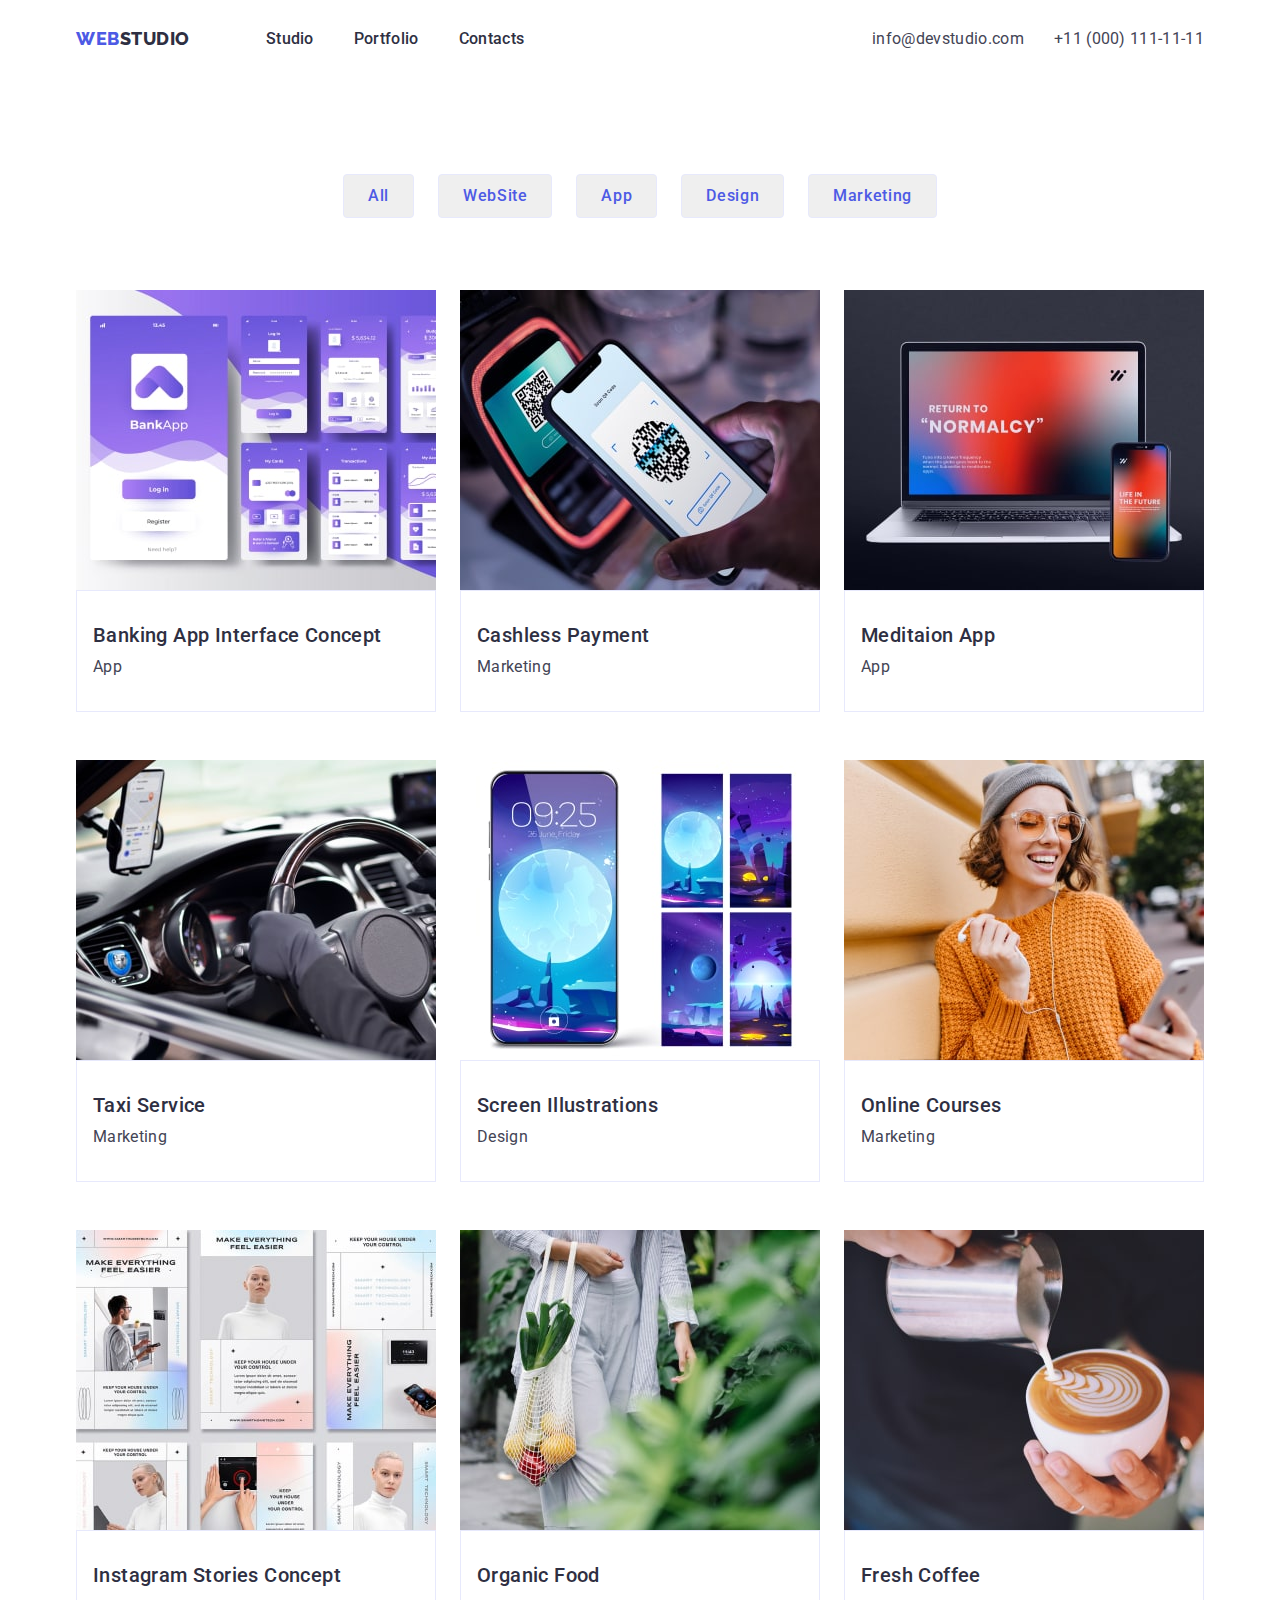
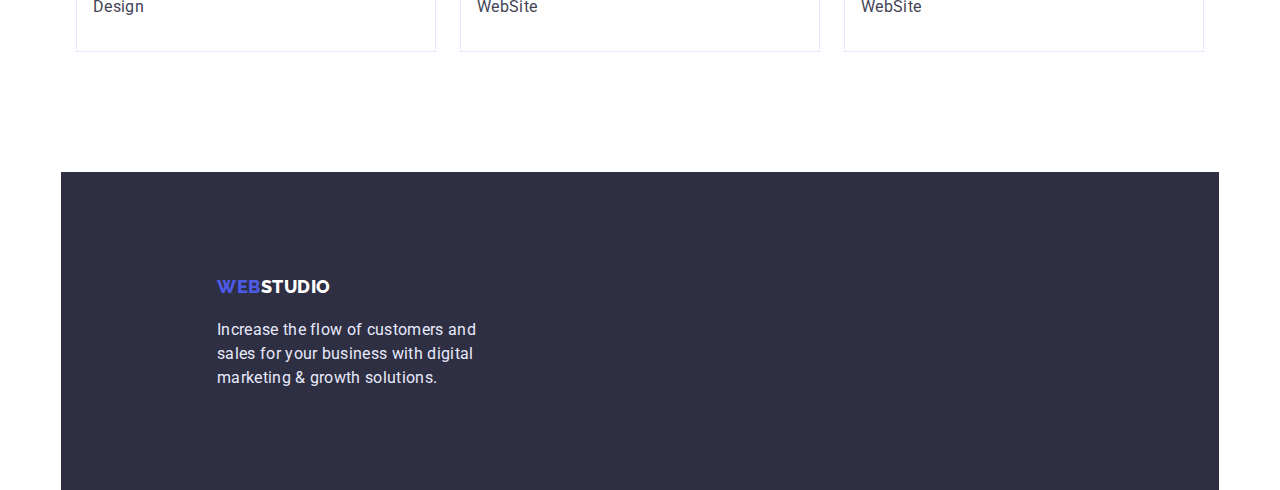
==== commit 19bb6c78: "Додає фінальні зміни" ====
--- a/portfolio.html
+++ b/portfolio.html
@@ -48,7 +48,8 @@
     <!--main-->
     <main class="main">
       <section class="section-buttton">
-        <div class="filters">
+        <div class="portfolio">
+          <h2 class="button-none">Button</h2>
           <ul class="filters-button list">
             <li class="filters-button-project">
               <button type="button" class="button">All</button>
@@ -66,10 +67,6 @@
               <button type="button" class="button">Marketing</button>
             </li>
           </ul>
-        </div>
-      </section>
-      <section class="section-row">
-        <div class="row">
           <ul class="content list">
             <li class="content-title">
               <img
--- a/css/styles.css
+++ b/css/styles.css
@@ -2,11 +2,12 @@
   --primery-text-color: #434455;
   --title-text-color: #2e2f42;
   --accent-color: #404bbf;
-  --primery-background-color: #e5e5e5;
+  --primery-background-color: #ffffff;
   --secondary-background-color: #4d5ae5;
   --third-text-color: #ffffff;
   --additional-color: #e7e9fc;
 }
+
 body {
   font-family: 'Roboto', sans-serif;
   letter-spacing: 0.02em;
@@ -25,10 +26,10 @@
   padding-top: 0;
 }
 .container {
-  width: 1158px;
+  max-width: 1158px;
+  padding: 0 15px;
   margin-left: auto;
   margin-right: auto;
-  outline: 2px solid red;
 }
 h1,
 h2,
@@ -157,12 +158,9 @@
   color: var(--third-text-color);
 }
 .button {
-  display: inline-block;
   border-radius: 4px;
   padding: 12px 24px;
-  min-width: 116px;
   text-decoration: none;
-  text-align: center;
   font-weight: 500;
   letter-spacing: 0.04em;
   color: var(--secondary-background-color);
@@ -202,6 +200,7 @@
 .hero {
   background-color: var(--title-text-color);
   margin-right: 24px;
+  text-align: center;
 }
 .hero-container {
   max-width: 1440px;
@@ -221,53 +220,65 @@
 
 /*===================== MAIN =================*/
 /* ========================PORTFOLIO =============*/
-.filters-button-project {
-  display: inline-block;
-  text-align: center;
-}
-
-.section-row {
+.button-none {
+  display: none;
+}
+.section-buttton {
+  padding-top: 96px;
   padding-bottom: 120px;
 }
-.row {
-  width: 1128px;
+.portfolio {
+  max-width: 1158px;
+  padding: 0 15px;
   margin-left: auto;
   margin-right: auto;
-  outline: 2px solid red;
-  margin-top: 96px;
+}
+
+.filters-button {
+  display: flex;
+  align-items: center;
+  justify-content: center;
+}
+.filters-button-project:not(:last-child) {
+  margin-right: 24px;
 }
 .content {
   display: flex;
+  flex-wrap: wrap;
   column-gap: 24px;
   row-gap: 48px;
-  flex-wrap: wrap;
+  margin-top: 72px;
 }
 .content-title {
   flex-basis: calc((100% - 72px) / 3);
 }
 
-/* ========================/PORTFOLIO =============*/
-
-.our {
-  opacity: 0;
-  display: none;
-}
 .portfolio-card {
+  padding-left: 16px;
   padding-top: 32px;
   padding-bottom: 32px;
   background: #ffffff;
   border: 1px solid #e7e9fc;
 }
+/*  */
+/* ========================/PORTFOLIO =============*/
+
+.our {
+  opacity: 0;
+  display: none;
+}
 
 .features-list {
   display: flex;
+  gap: 24px;
+  flex-wrap: wrap;
 }
 .features-list-title {
   flex-basis: calc((100% - 72px) / 4);
 }
-
 .work-list {
   display: flex;
+
   gap: 24px;
 }
 .work-list-title {
@@ -276,8 +287,10 @@
 
 .team-list {
   display: flex;
-  gap: 24px;
-}
+  column-gap: 24px;
+  order: 0;
+}
+
 .team-list-title {
   flex-basis: calc((100% - 72px) / 4);
 }
@@ -301,8 +314,7 @@
   padding-right: 16px;
   padding-left: 16px;
   background-color: var(--third-text-color);
-  box-shadow: 0px 1px 6px rgba(46, 47, 66, 0.08), 0px 1px 1px rgba(46, 47, 66, 0.16),
-    0px 2px 1px rgba(46, 47, 66, 0.08);
+
   border-radius: 0px 0px 4px 4px;
   text-align: center;
 }
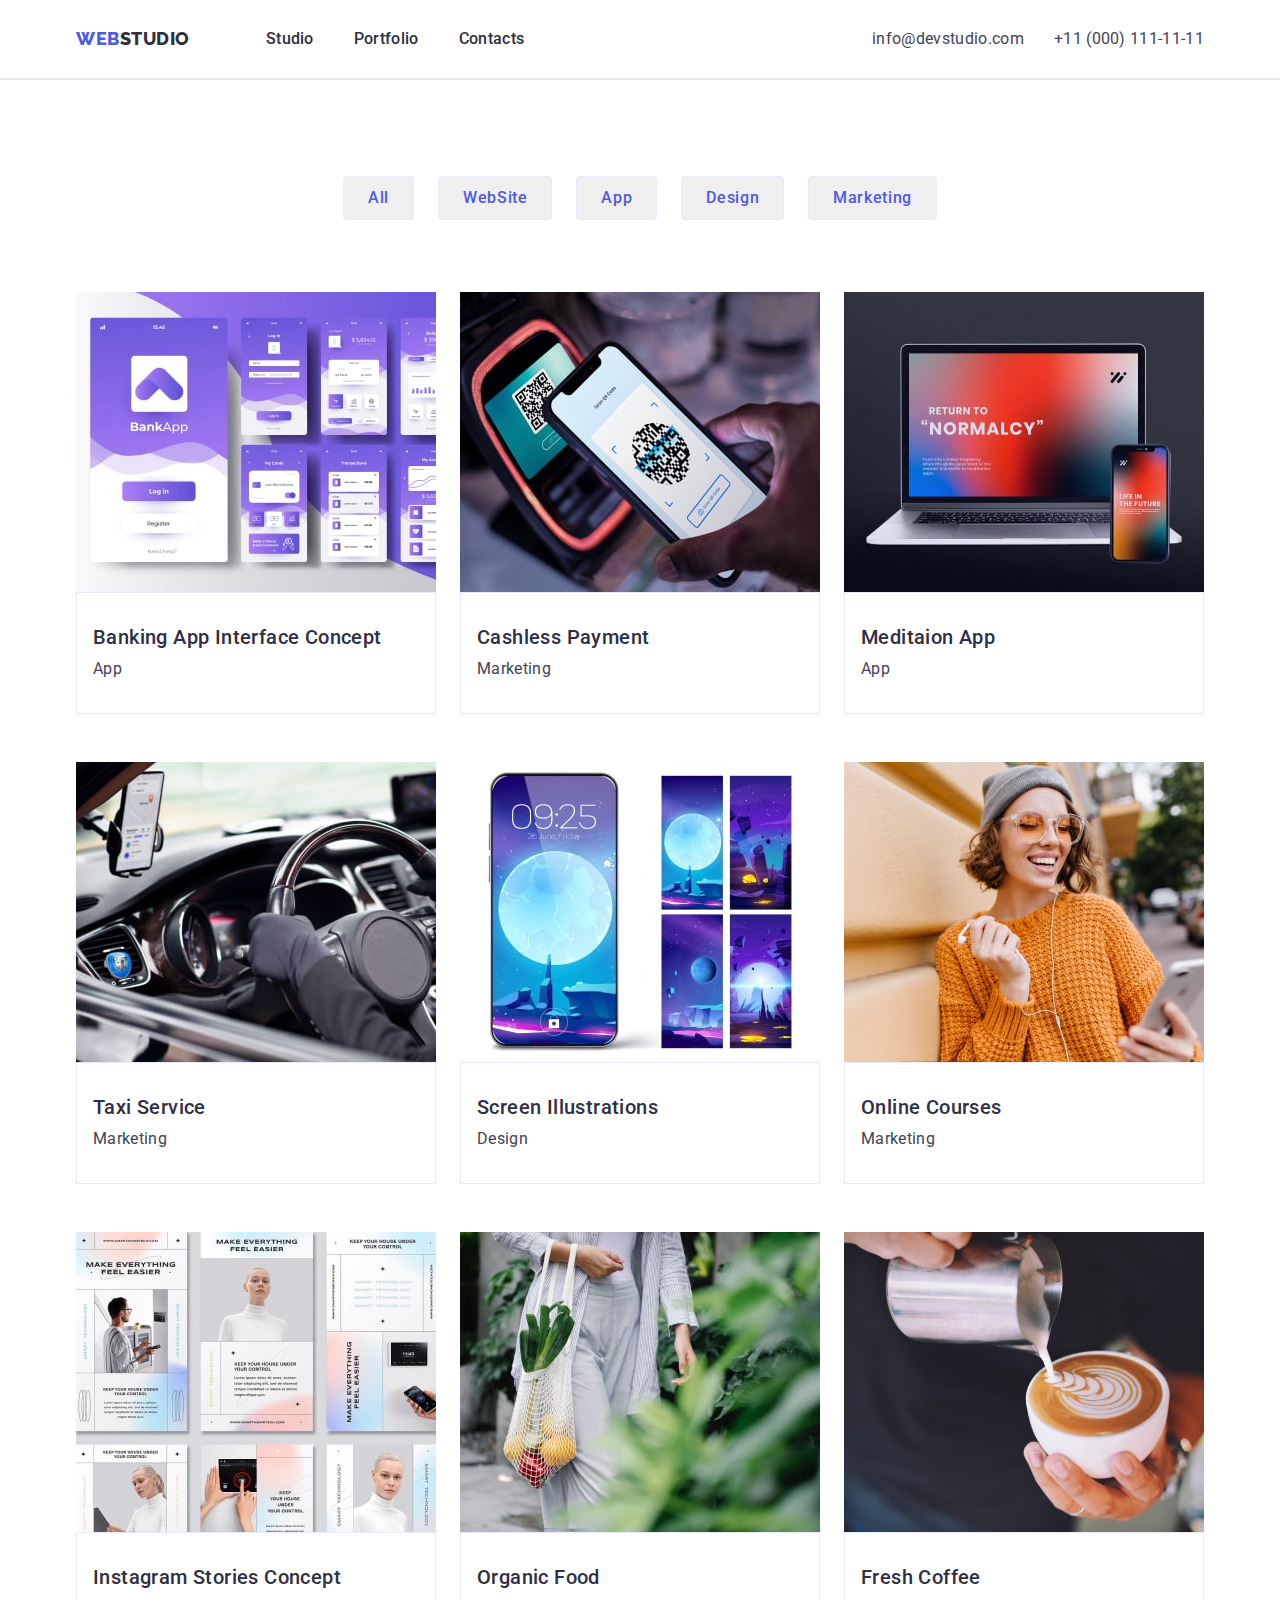
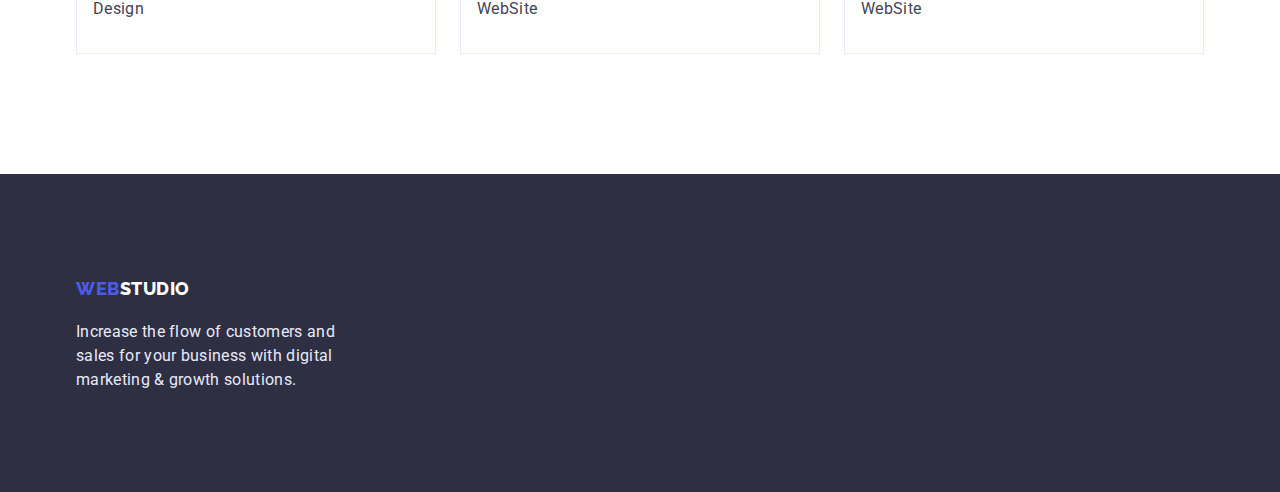
==== commit 0d0ce237: "Вносить зміни по вказівці ментора" ====
--- a/portfolio.html
+++ b/portfolio.html
@@ -22,9 +22,7 @@
     <header class="top-header">
       <div class="container top-header-container">
         <nav class="nav">
-          <a class="logo link container-logo" href="./index.html"
-            >Web<span class="logo-studio-up">Studio</span></a
-          >
+          <a class="logo link container-logo" href="./index.html">Web<span class="logo-studio-up">Studio</span></a>
           <ul class="menu list">
             <li class="menu-item"><a href="./index.html" class="menu-link link">Studio</a></li>
             <li class="menu-item">
@@ -33,18 +31,16 @@
             <li class="menu-item"><a href="" class="menu-link link">Contacts</a></li>
           </ul>
         </nav>
-        <div class="contact-div">
-          <ul class="contact list">
-            <li class="contact-mail">
-              <a href="mailto:info@devstudio.com" class="mail link">info@devstudio.com</a>
-            </li>
-            <li class="contact-number">
-              <a href="tel:+110001111111" class="number link">+11 (000) 111-11-11</a>
-            </li>
-          </ul>
-        </div>
+        <div class="contact-div"><ul class="contact list">
+          <li class="contact-mail">
+            <a href="mailto:info@devstudio.com" class="mail link">info@devstudio.com</a>
+          </li>
+          <li class="contact-number">
+            <a href="tel:+110001111111" class="number link">+11 (000) 111-11-11</a>
+          </li>
+        </ul></div>
       </div>
-    </header>
+         </header>
     <!--main-->
     <main class="main">
       <section class="section-buttton">
--- a/css/styles.css
+++ b/css/styles.css
@@ -6,6 +6,8 @@
   --secondary-background-color: #4d5ae5;
   --third-text-color: #ffffff;
   --additional-color: #e7e9fc;
+  --based-background-color: #e5e5e5;
+  --team-section-color: #f4f4fd;
 }
 
 body {
@@ -14,17 +16,7 @@
   color: var(--primery-text-color);
   background-color: var(--primery-background-color);
 }
-.section {
-  padding-top: 120px;
-  padding-bottom: 120px;
-}
-.section:last-child {
-  padding-top: 0;
-  padding-bottom: 0;
-}
-.section-work {
-  padding-top: 0;
-}
+
 .container {
   max-width: 1158px;
   padding: 0 15px;
@@ -59,11 +51,14 @@
 /* ===================HEADER================================ */
 
 /* menu */
-.top-header-container {
-  display: flex;
-  align-items: center;
+.top-header {
   padding-top: 24px;
   padding-bottom: 24px;
+  border-bottom: 2px solid var(--based-background-color);
+}
+.top-header-container {
+  display: flex;
+  align-items: center;
 }
 .nav {
   display: flex;
@@ -141,7 +136,7 @@
 }
 /* button */
 .modal-btn {
-  padding-bottom: 188px;
+  min-width: 105px;
   letter-spacing: 0.04em;
   color: var(--third-text-color);
   background-color: var(--secondary-background-color);
@@ -149,8 +144,8 @@
   border-radius: 4px;
   padding-top: 16px;
   padding-bottom: 16px;
-  padding-left: 30px;
-  padding-right: 30px;
+  padding-left: 32px;
+  padding-right: 32px;
 }
 .modal-btn:hover,
 .modal-btn:focus {
@@ -199,21 +194,21 @@
 /* ==================HERO========== */
 .hero {
   background-color: var(--title-text-color);
-  margin-right: 24px;
   text-align: center;
+  padding-top: 188px;
+  padding-bottom: 188px;
 }
 .hero-container {
   max-width: 1440px;
-  padding-top: 188px;
-  padding-bottom: 188px;
 }
 .hero-title {
   font-size: 56px;
   line-height: 1.07;
   color: var(--third-text-color);
   max-width: 494px;
-  padding-bottom: 48px;
-  margin: 0 auto;
+  margin-left: auto;
+  margin-right: auto;
+  margin-bottom: 48px;
 }
 
 /* ===================/HERO================================ */
@@ -257,8 +252,8 @@
   padding-left: 16px;
   padding-top: 32px;
   padding-bottom: 32px;
-  background: #ffffff;
-  border: 1px solid #e7e9fc;
+  background-color: #ffffff;
+  border: 1px solid var(--additional-color);
 }
 /*  */
 /* ========================/PORTFOLIO =============*/
@@ -300,11 +295,17 @@
 .caption {
   margin-bottom: 8px;
 }
-
+.section {
+  padding-top: 120px;
+  padding-bottom: 120px;
+}
+.section-work {
+  padding-top: 0;
+}
 .section-team {
-  background-color: #f4f4fd;
-}
-.container-team {
+  background-color: var(--team-section-color);
+}
+.section-team {
   padding-top: 120px;
   padding-bottom: 120px;
 }
@@ -322,15 +323,18 @@
 /*===================== /MAIN =================*/
 
 /* ===================FOOTER============= */
-
+.footer {
+  background-color: var(--title-text-color);
+  padding-top: 100px;
+  padding-bottom: 100px;
+}
 .container-footer {
   margin: 0 auto;
   width: 1158px;
-  padding-left: 156px;
-  padding-top: 100px;
-  padding-bottom: 100px;
+  padding-right: 15px;
+  padding-left: 15px;
+
   flex-grow: 1;
-  background-color: var(--title-text-color);
 }
 .suptitle-footer {
   max-width: 264px;
